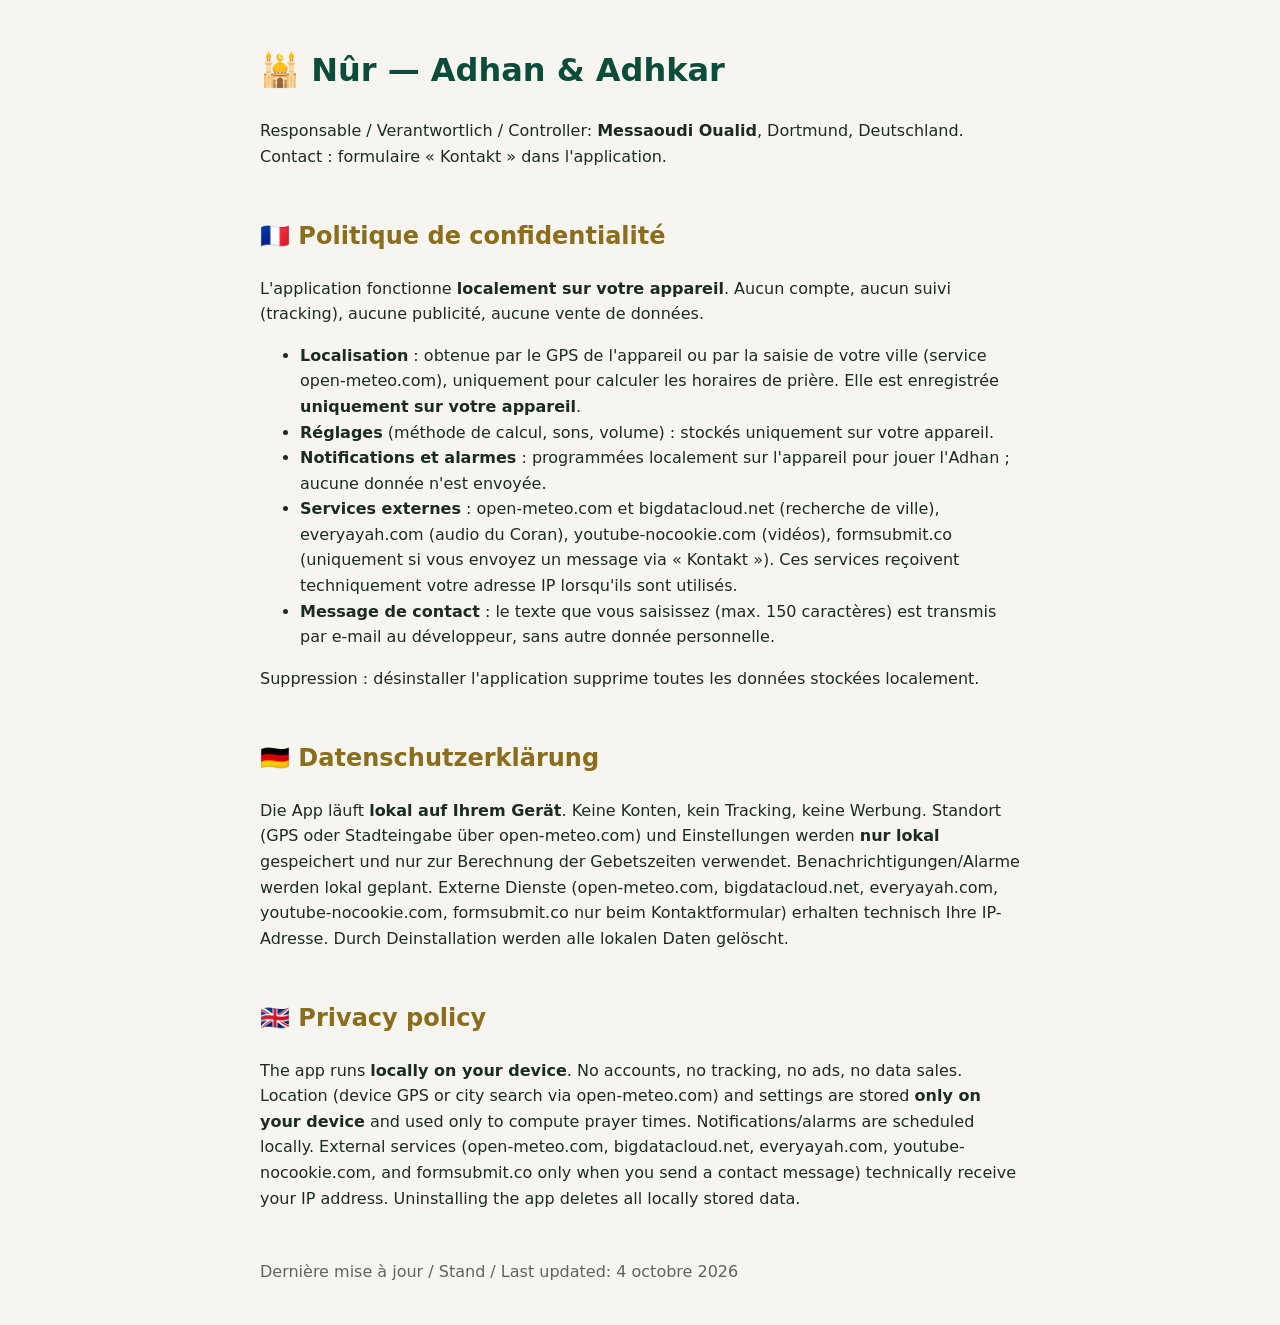
==== privacy.html @ d3384593 "Add standalone privacy policy page" ====
<!doctype html>
<html lang="fr"><head><meta charset="utf-8"><meta name="viewport" content="width=device-width,initial-scale=1">
<title>Nûr — Politique de confidentialité / Datenschutz / Privacy</title>
<style>body{font-family:system-ui,sans-serif;max-width:760px;margin:0 auto;padding:24px 16px;line-height:1.6;color:#1b2b24;background:#f7f5ef}h1{color:#0b4d3a}h2{color:#8a6d1d;margin-top:2em}</style></head>
<body>
<h1>🕌 Nûr — Adhan &amp; Adhkar</h1>
<p>Responsable / Verantwortlich / Controller: <b>Messaoudi Oualid</b>, Dortmund, Deutschland. Contact : formulaire « Kontakt » dans l'application.</p>

<h2>🇫🇷 Politique de confidentialité</h2>
<p>L'application fonctionne <b>localement sur votre appareil</b>. Aucun compte, aucun suivi (tracking), aucune publicité, aucune vente de données.</p>
<ul>
<li><b>Localisation</b> : obtenue par le GPS de l'appareil ou par la saisie de votre ville (service open-meteo.com), uniquement pour calculer les horaires de prière. Elle est enregistrée <b>uniquement sur votre appareil</b>.</li>
<li><b>Réglages</b> (méthode de calcul, sons, volume) : stockés uniquement sur votre appareil.</li>
<li><b>Notifications et alarmes</b> : programmées localement sur l'appareil pour jouer l'Adhan ; aucune donnée n'est envoyée.</li>
<li><b>Services externes</b> : open-meteo.com et bigdatacloud.net (recherche de ville), everyayah.com (audio du Coran), youtube-nocookie.com (vidéos), formsubmit.co (uniquement si vous envoyez un message via « Kontakt »). Ces services reçoivent techniquement votre adresse IP lorsqu'ils sont utilisés.</li>
<li><b>Message de contact</b> : le texte que vous saisissez (max. 150 caractères) est transmis par e-mail au développeur, sans autre donnée personnelle.</li>
</ul>
<p>Suppression : désinstaller l'application supprime toutes les données stockées localement.</p>

<h2>🇩🇪 Datenschutzerklärung</h2>
<p>Die App läuft <b>lokal auf Ihrem Gerät</b>. Keine Konten, kein Tracking, keine Werbung. Standort (GPS oder Stadteingabe über open-meteo.com) und Einstellungen werden <b>nur lokal</b> gespeichert und nur zur Berechnung der Gebetszeiten verwendet. Benachrichtigungen/Alarme werden lokal geplant. Externe Dienste (open-meteo.com, bigdatacloud.net, everyayah.com, youtube-nocookie.com, formsubmit.co nur beim Kontaktformular) erhalten technisch Ihre IP-Adresse. Durch Deinstallation werden alle lokalen Daten gelöscht.</p>

<h2>🇬🇧 Privacy policy</h2>
<p>The app runs <b>locally on your device</b>. No accounts, no tracking, no ads, no data sales. Location (device GPS or city search via open-meteo.com) and settings are stored <b>only on your device</b> and used only to compute prayer times. Notifications/alarms are scheduled locally. External services (open-meteo.com, bigdatacloud.net, everyayah.com, youtube-nocookie.com, and formsubmit.co only when you send a contact message) technically receive your IP address. Uninstalling the app deletes all locally stored data.</p>
<p style="opacity:.7;margin-top:3em">Dernière mise à jour / Stand / Last updated: 4 octobre 2026</p>
</body></html>
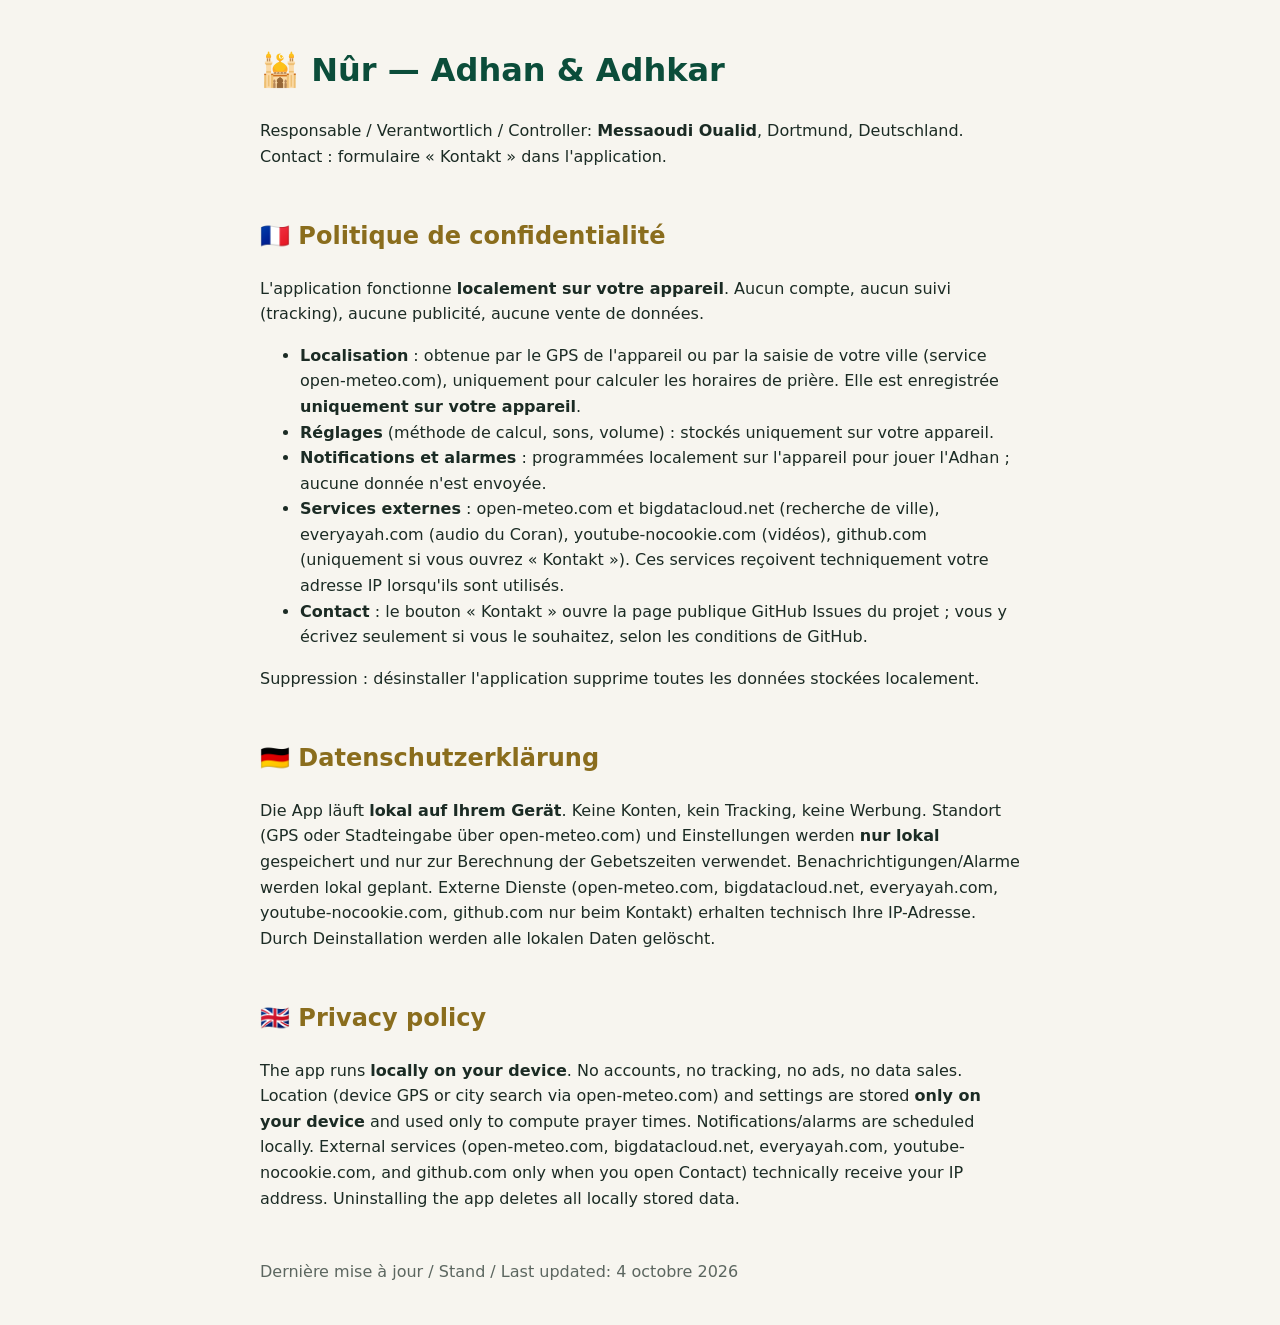
==== commit 4baa94df: "Contact via GitHub Issues instead of e-mail form; update privacy texts" ====
--- a/privacy.html
+++ b/privacy.html
@@ -12,15 +12,15 @@
 <li><b>Localisation</b> : obtenue par le GPS de l'appareil ou par la saisie de votre ville (service open-meteo.com), uniquement pour calculer les horaires de prière. Elle est enregistrée <b>uniquement sur votre appareil</b>.</li>
 <li><b>Réglages</b> (méthode de calcul, sons, volume) : stockés uniquement sur votre appareil.</li>
 <li><b>Notifications et alarmes</b> : programmées localement sur l'appareil pour jouer l'Adhan ; aucune donnée n'est envoyée.</li>
-<li><b>Services externes</b> : open-meteo.com et bigdatacloud.net (recherche de ville), everyayah.com (audio du Coran), youtube-nocookie.com (vidéos), formsubmit.co (uniquement si vous envoyez un message via « Kontakt »). Ces services reçoivent techniquement votre adresse IP lorsqu'ils sont utilisés.</li>
-<li><b>Message de contact</b> : le texte que vous saisissez (max. 150 caractères) est transmis par e-mail au développeur, sans autre donnée personnelle.</li>
+<li><b>Services externes</b> : open-meteo.com et bigdatacloud.net (recherche de ville), everyayah.com (audio du Coran), youtube-nocookie.com (vidéos), github.com (uniquement si vous ouvrez « Kontakt »). Ces services reçoivent techniquement votre adresse IP lorsqu'ils sont utilisés.</li>
+<li><b>Contact</b> : le bouton « Kontakt » ouvre la page publique GitHub Issues du projet ; vous y écrivez seulement si vous le souhaitez, selon les conditions de GitHub.</li>
 </ul>
 <p>Suppression : désinstaller l'application supprime toutes les données stockées localement.</p>
 
 <h2>🇩🇪 Datenschutzerklärung</h2>
-<p>Die App läuft <b>lokal auf Ihrem Gerät</b>. Keine Konten, kein Tracking, keine Werbung. Standort (GPS oder Stadteingabe über open-meteo.com) und Einstellungen werden <b>nur lokal</b> gespeichert und nur zur Berechnung der Gebetszeiten verwendet. Benachrichtigungen/Alarme werden lokal geplant. Externe Dienste (open-meteo.com, bigdatacloud.net, everyayah.com, youtube-nocookie.com, formsubmit.co nur beim Kontaktformular) erhalten technisch Ihre IP-Adresse. Durch Deinstallation werden alle lokalen Daten gelöscht.</p>
+<p>Die App läuft <b>lokal auf Ihrem Gerät</b>. Keine Konten, kein Tracking, keine Werbung. Standort (GPS oder Stadteingabe über open-meteo.com) und Einstellungen werden <b>nur lokal</b> gespeichert und nur zur Berechnung der Gebetszeiten verwendet. Benachrichtigungen/Alarme werden lokal geplant. Externe Dienste (open-meteo.com, bigdatacloud.net, everyayah.com, youtube-nocookie.com, github.com nur beim Kontakt) erhalten technisch Ihre IP-Adresse. Durch Deinstallation werden alle lokalen Daten gelöscht.</p>
 
 <h2>🇬🇧 Privacy policy</h2>
-<p>The app runs <b>locally on your device</b>. No accounts, no tracking, no ads, no data sales. Location (device GPS or city search via open-meteo.com) and settings are stored <b>only on your device</b> and used only to compute prayer times. Notifications/alarms are scheduled locally. External services (open-meteo.com, bigdatacloud.net, everyayah.com, youtube-nocookie.com, and formsubmit.co only when you send a contact message) technically receive your IP address. Uninstalling the app deletes all locally stored data.</p>
+<p>The app runs <b>locally on your device</b>. No accounts, no tracking, no ads, no data sales. Location (device GPS or city search via open-meteo.com) and settings are stored <b>only on your device</b> and used only to compute prayer times. Notifications/alarms are scheduled locally. External services (open-meteo.com, bigdatacloud.net, everyayah.com, youtube-nocookie.com, and github.com only when you open Contact) technically receive your IP address. Uninstalling the app deletes all locally stored data.</p>
 <p style="opacity:.7;margin-top:3em">Dernière mise à jour / Stand / Last updated: 4 octobre 2026</p>
 </body></html>
